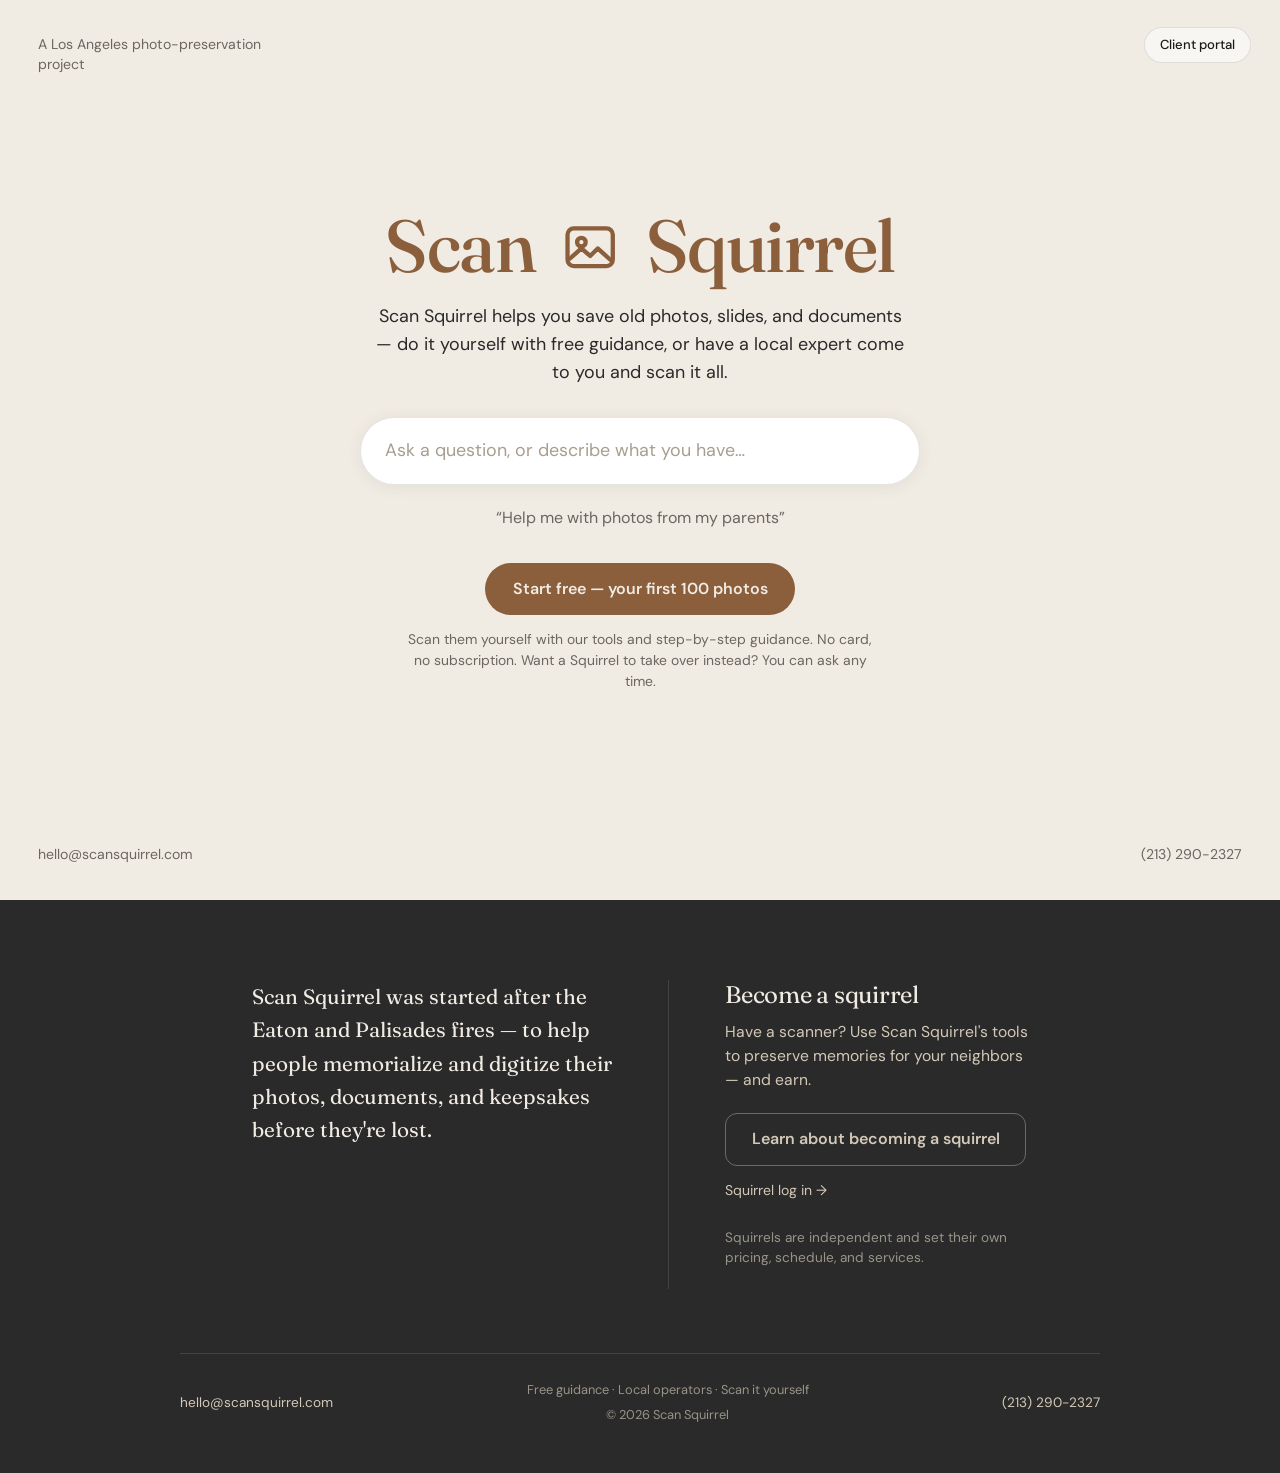
==== index.html @ 4de303e3 "Lead with the customer: free-photos invitation up top, squirrels at the bottom 'Client log in' / 'Sq" ====
<!DOCTYPE html>
<html lang="en">
<head>
<meta charset="UTF-8">
<meta name="viewport" content="width=device-width, initial-scale=1.0">
<title>Scan Squirrel — What would you like to digitize?</title>
<meta name="description" content="Tell us what you have. Scan it yourself, or find someone local.">
<meta name="robots" content="noindex">
<link rel="stylesheet" href="/css/base.css">

<style>
/* ═══ index9 — full-screen splash front door (test) ═══ */
:root {
  /* brand tokens (bone, ink, acorn, teal, nest, fonts…) come from css/base.css */
  --acorn2: var(--acorn-bright);
  --dim:    #9a9488;
  --line:   rgba(42,42,42,0.12);
  --line-d: rgba(212,201,184,0.16);
}
* { box-sizing: border-box; margin: 0; padding: 0; }
body {
  font-family: 'DM Sans', sans-serif;
  color: var(--ink); background: var(--bone);
  line-height: 1.55; -webkit-font-smoothing: antialiased;
}
h3 { font-family: 'Fraunces', serif; font-weight: 400; letter-spacing: -0.01em; }
a { color: inherit; }

/* ── HERO: full viewport, corners used ── */
.hero { position: relative; min-height: 100vh; display: flex; flex-direction: column; align-items: center; justify-content: center; text-align: center; padding: 6rem 1.5rem; }
.corner { position: absolute; font-size: 0.88rem; color: var(--ash); text-decoration: none; max-width: 15rem; line-height: 1.4; }
a.corner:hover { color: var(--acorn); }
.tl { top: 2.2rem; left: 2.4rem; text-align: left; }
.tr { top: 2.2rem; right: 2.4rem; text-align: right; }
.bl { bottom: 2.2rem; left: 2.4rem; text-align: left; }
.br { bottom: 2.2rem; right: 2.4rem; text-align: right; }
.topauth { position: absolute; top: 1.7rem; right: 1.8rem; display: flex; gap: 0.6rem; z-index: 5; }
.topauth a { font-size: 0.82rem; font-weight: 500; color: var(--ink); text-decoration: none; padding: 0.42rem 0.95rem; border: 1px solid var(--line); border-radius: 999px; background: rgba(255,255,255,0.55); transition: all 0.15s ease; }
.topauth a:hover { border-color: var(--acorn); color: var(--acorn); }
@media (max-width: 760px){ .topauth { top: 1.1rem; right: 1rem; gap: 0.4rem; } .topauth a { font-size: 0.76rem; padding: 0.36rem 0.72rem; } }

.col { width: 100%; max-width: 560px; }
.logo { display: inline-flex; align-items: center; gap: 0.34em; font-family: 'Fraunces', serif; font-weight: 500; font-size: clamp(2.9rem, 8.5vw, 4.6rem); line-height: 1; letter-spacing: -0.02em; color: var(--acorn); text-decoration: none; margin-bottom: 1.3rem; }
.intro { font-size: 1.12rem; line-height: 1.55; color: var(--feather); max-width: 33rem; margin: 0 auto 1.9rem; }
.logo .photo { width: 0.82em; height: 0.82em; flex: none; margin-top: 0.06em; }

.intake { text-align: left; }
.searchbox {
  width: 100%; padding: 1.2rem 1.5rem;
  border: 1px solid var(--line); border-radius: 999px;
  font: inherit; font-size: 1.12rem; color: var(--ink);
  background: #fff; box-shadow: 0 2px 16px rgba(92,74,58,0.07);
  transition: box-shadow 0.2s ease, border-color 0.2s ease;
}
.searchbox::placeholder { color: #a89e90; }
.searchbox:focus { outline: none; border-color: var(--acorn); box-shadow: 0 6px 26px rgba(92,74,58,0.14); }
.tagline { text-align: center; font-size: 1rem; color: var(--ash); line-height: 1.5; margin: 1.3rem auto 0; max-width: 32rem; min-height: 1.5em; opacity: 0; transition: opacity 0.45s ease; }
.tagline.vis { opacity: 1; }

/* ── conversation ── */
.convo { display: none; text-align: left; }
.convo.show { display: block; }
.bubble { margin-bottom: 1rem; }
.bubble.ai .who { font-size: 0.72rem; font-weight: 600; letter-spacing: 0.1em; color: var(--teal); margin-bottom: 0.35rem; }
.bubble.ai .msg { font-size: 1.05rem; line-height: 1.55; }
.bubble.me { text-align: right; }
.bubble.me .msg { display: inline-block; background: var(--cream); border-radius: 14px; padding: 0.6rem 1rem; font-size: 0.98rem; max-width: 85%; text-align: left; }
.answers { display: flex; flex-wrap: wrap; gap: 0.5rem; margin: 0.3rem 0 1.4rem; }
.chip { font: inherit; font-size: 0.9rem; font-weight: 500; padding: 0.45rem 0.95rem; border: 1px solid var(--line); border-radius: 10px; background: var(--bone); color: var(--ash); cursor: pointer; }
.chip:hover { border-color: var(--acorn); color: var(--acorn); }
.zip-row { display: flex; gap: 0.5rem; margin-bottom: 1.4rem; }
.zip-row input { flex: 1; padding: 0.75rem 1rem; border: 1px solid var(--line); border-radius: 10px; font: inherit; font-size: 1rem; background: var(--warm); }
.zip-row input:focus { outline: none; border-color: var(--acorn); }
.contact-row { display: flex; flex-direction: column; gap: 0.5rem; margin-bottom: 1.4rem; }
.contact-row input { padding: 0.75rem 1rem; border: 1px solid var(--line); border-radius: 10px; font: inherit; font-size: 1rem; background: var(--warm); }
.contact-row input:focus { outline: none; border-color: var(--acorn); }
.contact-row .c-actions { display: flex; flex-wrap: wrap; gap: 0.5rem; margin-top: 0.25rem; }
.contact-row .err { font-size: 0.85rem; color: #b4472e; min-height: 1.1em; }

/* ── Squirrel Talk: live reply box + typing indicator ── */
.reply-row { display: flex; gap: 0.5rem; margin-top: 1.2rem; }
.reply-row input { flex: 1; padding: 0.85rem 1.1rem; border: 1px solid var(--line); border-radius: 999px; font: inherit; font-size: 1rem; background: #fff; }
.reply-row input:focus { outline: none; border-color: var(--acorn); }
.reply-row button { flex: none; }
.reply-row button[disabled] { opacity: 0.45; cursor: default; }
.typing { display: flex; gap: 0.28rem; padding: 0.2rem 0 0.6rem; }
.typing span { width: 0.42rem; height: 0.42rem; border-radius: 50%; background: var(--branch); animation: blink 1.3s infinite; }
.typing span:nth-child(2) { animation-delay: 0.18s; }
.typing span:nth-child(3) { animation-delay: 0.36s; }
@keyframes blink { 0%, 60%, 100% { opacity: 0.25; } 30% { opacity: 1; } }
.talk-err { font-size: 0.9rem; color: #b4472e; margin-top: 0.6rem; }

/* ── Customer invitation, under the intake box ── */
.invite { margin-top: 2.1rem; text-align: center; }
.invite .btn { display: inline-block; font-size: 1rem; padding: 0.85rem 1.7rem; border-radius: 999px; }
.invite-note { font-size: 0.87rem; line-height: 1.5; color: var(--ash); max-width: 30rem; margin: 0.85rem auto 0; }
.convo.show ~ .invite { margin-top: 1.4rem; }

/* ── Squirrel sign-in, down in the operator band ── */
.ocol-actions { display: flex; flex-wrap: wrap; align-items: center; gap: 0.9rem; }
.squirrel-signin { font-size: 0.88rem; color: var(--nest); text-decoration: none; }
.squirrel-signin:hover { color: var(--bone); }
.est { border: 1px solid var(--line); border-radius: 14px; background: #fff; padding: 1rem 1.1rem; margin: 0.2rem 0 1rem; }
.est h4 { font-family: 'Fraunces', serif; font-weight: 500; font-size: 1rem; color: var(--bark); margin-bottom: 0.7rem; }
.est table { width: 100%; border-collapse: collapse; font-size: 0.95rem; }
.est td { padding: 0.3rem 0; vertical-align: top; }
.est td.amt { text-align: right; white-space: nowrap; font-variant-numeric: tabular-nums; }
.est td .det { display: block; font-size: 0.82rem; color: var(--ash); }
.est tr.tot td { border-top: 1px solid var(--line); padding-top: 0.55rem; font-weight: 600; }
.est .note { font-size: 0.8rem; color: var(--ash); line-height: 1.45; margin-top: 0.7rem; }
.btn { font: inherit; font-size: 1rem; font-weight: 600; padding: 0.8rem 1.6rem; border: none; border-radius: 12px; background: var(--acorn); color: var(--bone); cursor: pointer; text-decoration: none; }
.btn:hover { background: var(--acorn2); }
.btn.ghost { background: transparent; color: var(--acorn); border: 1px solid var(--line); }
.g-actions { display: flex; flex-wrap: wrap; gap: 0.6rem; margin-top: 0.9rem; }
.restart { margin-top: 1.3rem; font: inherit; font-size: 0.85rem; color: var(--ash); background: none; border: none; cursor: pointer; }
.restart:hover { color: var(--acorn); }

/* ── DARK section: two columns + spread footer ── */
.dark { background: var(--feather); color: var(--nest); padding: 5rem 1.5rem 3rem; }
.dark-inner { max-width: 920px; margin: 0 auto; }
.dark-cols { display: flex; gap: 3.5rem; align-items: flex-start; justify-content: center; text-align: left; }
.dark-cols > div { flex: 1; max-width: 360px; }
.mcol .mission { font-family: 'Fraunces', serif; font-size: 1.3rem; line-height: 1.6; color: var(--bone); }
.ocol { border-left: 1px solid var(--line-d); padding-left: 3.5rem; }
.ocol h3 { font-size: 1.5rem; color: var(--bone); margin-bottom: 0.6rem; }
.ocol p { font-size: 0.98rem; color: var(--nest); margin-bottom: 1.3rem; }
.ocol .btn.ghost { color: var(--nest); border-color: rgba(212,201,184,0.4); display: inline-block; }
.ocol .btn.ghost:hover { background: rgba(212,201,184,0.12); }
.ocol .indep { font-size: 0.85rem; color: var(--dim); margin-top: 1.6rem; line-height: 1.5; }

.dark-foot { display: flex; justify-content: space-between; align-items: center; flex-wrap: wrap; gap: 0.8rem; margin-top: 4rem; padding-top: 1.6rem; border-top: 1px solid var(--line-d); font-size: 0.85rem; color: var(--nest); }
.dark-foot a { text-decoration: none; }
.dark-foot a:hover { color: var(--bone); }
.dark-foot .mid { text-align: center; font-size: 0.8rem; color: var(--dim); }
.dark-foot .mid .copy { margin-top: 0.35rem; }

/* ── MOBILE ── */
@media (max-width: 760px) {
  .corner { display: none; }
  .hero { min-height: 88vh; padding: 5rem 1.4rem; }
  .dark { padding: 3.5rem 1.4rem 2.5rem; }
  .dark-cols { flex-direction: column; align-items: center; text-align: center; gap: 2.75rem; }
  .dark-cols > div { max-width: 26rem; }
  .ocol { border-left: none; padding-left: 0; border-top: 1px solid var(--line-d); padding-top: 2.75rem; width: 100%; }
  .dark-foot { flex-direction: column; text-align: center; gap: 0.5rem; margin-top: 2.75rem; }
}
</style>
</head>
<body>

<!-- HERO -->
<header class="hero">
  <span class="corner tl">A Los Angeles photo-preservation project</span>
  <nav class="topauth">
    <a href="https://app.scansquirrel.org/sign-in?as=client" target="_blank" rel="noopener">Client portal</a>
  </nav>

  <div class="col">
    <a class="logo" href="/">
      <span>Scan</span>
      <svg class="photo" viewBox="0 0 24 24" fill="none" stroke="currentColor" stroke-width="1.7" stroke-linecap="round" stroke-linejoin="round" aria-hidden="true">
        <rect x="3" y="4.5" width="18" height="15" rx="2.5"/>
        <circle cx="8.5" cy="10" r="1.7"/>
        <path d="M4 16.5l4.5-4 3.5 3 3-3 5 4.5"/>
      </svg>
      <span>Squirrel</span>
    </a>
    <p class="intro">Scan Squirrel helps you save old photos, slides, and documents — do it yourself with free guidance, or have a local expert come to you and scan it all.</p>
    <div class="intake" id="intake">
      <input class="searchbox" id="projText" type="text" autocomplete="off"
             placeholder="Ask a question, or describe what you have…"
             onkeydown="if(event.key==='Enter'){event.preventDefault();startConvo();}">
      <p class="tagline" id="tagline">&ldquo;Help me with photos from my parents&rdquo;</p>
    </div>
    <div class="convo" id="convo"></div>

    <div class="invite">
      <a class="btn" href="https://app.scansquirrel.org/sign-up?as=client" target="_blank" rel="noopener">Start free — your first 100 photos</a>
      <p class="invite-note">Scan them yourself with our tools and step-by-step guidance. No card, no subscription. Want a Squirrel to take over instead? You can ask any time.</p>
    </div>
  </div>

  <a class="corner bl" href="mailto:hello@scansquirrel.com">hello@scansquirrel.com</a>
  <a class="corner br" href="tel:+12132902327">(213) 290-2327</a>
</header>

<!-- DARK -->
<section class="dark" id="become">
  <div class="dark-inner">
    <div class="dark-cols">
      <div class="mcol">
        <p class="mission">Scan Squirrel was started after the Eaton and Palisades fires — to help people memorialize and digitize their photos, documents, and keepsakes before they're lost.</p>
      </div>
      <div class="ocol">
        <h3>Become a squirrel</h3>
        <p>Have a scanner? Use Scan Squirrel's tools to preserve memories for your neighbors — and earn.</p>
        <div class="ocol-actions">
          <a class="btn ghost" href="mailto:hello@scansquirrel.com?subject=Becoming%20a%20Squirrel">Learn about becoming a squirrel</a>
          <a class="squirrel-signin" href="https://app.scansquirrel.org/sign-in?as=squirrel" target="_blank" rel="noopener">Squirrel log in →</a>
        </div>
        <p class="indep">Squirrels are independent and set their own pricing, schedule, and services.</p>
      </div>
    </div>

    <div class="dark-foot">
      <a href="mailto:hello@scansquirrel.com">hello@scansquirrel.com</a>
      <div class="mid">
        <div>Free guidance &middot; Local operators &middot; Scan it yourself</div>
        <div class="copy">&copy; 2026 Scan Squirrel</div>
      </div>
      <a href="tel:+12132902327">(213) 290-2327</a>
    </div>
  </div>
</section>

<script>
/* ═══════════════════════════════════════════════════════════════════════
   WHERE INTAKE GOES — paste ONE endpoint URL below and capture turns on.

   While this is empty, every submission is console-only and IS LOST.

   Works with either:
     • Google Apps Script web app  → https://script.google.com/macros/s/…/exec
     • Formspree form              → https://formspree.io/f/xxxxxxxx
   The transport auto-switches based on the URL — nothing else to change.
   ═══════════════════════════════════════════════════════════════════════ */
var LOG_URL = '';

/* payload matches the app's planned POST /api/leads:
   { event, text, size, pref, zip, email, phone, timestamp, source } */
function logIt(data){
  data.timestamp = new Date().toISOString();
  data.source = 'scansquirrel.org';
  if (!LOG_URL){ console.log('[intake]', data); return; }
  var body = JSON.stringify(data);
  var isFormspree = LOG_URL.indexOf('formspree.io') !== -1;
  if (isFormspree){
    /* Formspree parses JSON and needs real CORS; it sends the right headers back. */
    try { fetch(LOG_URL, { method:'POST', headers:{'Content-Type':'application/json','Accept':'application/json'}, body: body, keepalive:true }); } catch(e){}
    return;
  }
  /* Apps Script: text/plain avoids the CORS preflight it can't answer.
     sendBeacon first so a half-finished visitor still gets recorded. */
  try {
    if (navigator.sendBeacon && navigator.sendBeacon(LOG_URL, new Blob([body], {type:'text/plain;charset=UTF-8'}))) return;
  } catch(e){}
  try { fetch(LOG_URL, { method:'POST', mode:'no-cors', headers:{'Content-Type':'text/plain;charset=UTF-8'}, body: body, keepalive:true }); } catch(e){}
}

/* If someone starts the conversation and leaves without finishing, keep what we got. */
var sentFinal = false;
window.addEventListener('pagehide', function(){
  if (state.text && !sentFinal){
    logIt({ event:'abandoned', text:state.text, size:state.size||'', pref:state.pref||'', zip:state.zip||'', email:state.email||'', phone:state.phone||'' });
  }
});

/* ── rotating example prompts under the box (same fade logic as the live nav) ── */
function shuffle(a){ for(var i=a.length-1;i>0;i--){ var j=Math.floor(Math.random()*(i+1)); var t=a[i]; a[i]=a[j]; a[j]=t; } return a; }
var EXAMPLES = shuffle([
  "My mother just passed away and I want to scan her old photos — how do I start?",
  "I have hundreds of photos from college — what would it cost, and can I do it myself?",
  "We found boxes of slides in my dad's garage — can someone come help?",
  "I want to preserve my grandparents' wedding album before it falls apart",
  "Can a Squirrel come to my house in Pasadena and scan everything?",
  "40 years of family negatives — cheaper to do it myself or hire help?",
  "My kids want our old home photos digitized before the holidays",
  "I'm downsizing and need a lifetime of documents scanned fast"
]);
var exIdx = 0, exTimer = null, tagEl = document.getElementById('tagline');
function rotateTag(){
  tagEl.classList.remove('vis');
  setTimeout(function(){ tagEl.innerHTML = '&ldquo;' + EXAMPLES[exIdx] + '&rdquo;'; exIdx = (exIdx+1) % EXAMPLES.length; tagEl.classList.add('vis'); }, 450);
}
setTimeout(function(){ tagEl.classList.add('vis'); }, 300);
setTimeout(function(){ rotateTag(); exTimer = setInterval(rotateTag, 3500); }, 3500);

var convo = document.getElementById('convo'), state = {};
function aiBubble(html){ var d=document.createElement('div'); d.className='bubble ai'; d.innerHTML='<div class="who">Scan Squirrel</div><div class="msg">'+html+'</div>'; addToConvo(d); }
function meBubble(t){ var d=document.createElement('div'); d.className='bubble me'; d.innerHTML='<div class="msg">'+t+'</div>'; addToConvo(d); }

/* ═══ SQUIRREL TALK — real Claude conversation ══════════════════════════
   The API key lives on the backend, never here. This page only POSTs the
   transcript and renders the reply.

   TODO before this goes live on the real .org: merge dev → main in
   scansquirrel-web and point API_BASE at the PROD backend (and add
   scansquirrel.org to PROD's CORS_ORIGINS too).
   ═══════════════════════════════════════════════════════════════════════ */
var API_BASE = 'https://backend-development-4bb2.up.railway.app';  // DEV backend
var TALK_URL = API_BASE + '/api/squirrel-talk/chat';

var talkHistory = [];      // [{role, content}] — the transcript we send each turn
var convoId = null;        // server-assigned on turn 1; echoed back so turns group in the log
var busy = false;
var replyInput = null, replyBtn = null, replyRow = null;

function esc(s){ return String(s).replace(/[&<>"]/g, function(c){
  return {'&':'&amp;','<':'&lt;','>':'&gt;','"':'&quot;'}[c]; }); }

/* Claude replies in plain text with blank-line paragraphs — render, don't inject. */
function renderReply(text){
  return esc(text).split(/\n\s*\n/).map(function(p){
    return p.replace(/\n/g, '<br>');
  }).join('<br><br>');
}

/* The reply box lives at the bottom of the thread; every new node goes above it. */
function addToConvo(el){
  if (replyRow && replyRow.parentNode === convo) convo.insertBefore(el, replyRow);
  else convo.appendChild(el);
  el.scrollIntoView({behavior:'smooth', block:'center'});
}

/* Estimate card. The server parses it out of the reply; we just draw it. */
function money(n){ return '$' + Number(n).toLocaleString(undefined, {maximumFractionDigits:0}); }
function estimateCard(est){
  var rows = est.lines.map(function(l){
    return '<tr><td>' + esc(l.label)
         + (l.detail ? '<span class="det">' + esc(l.detail) + '</span>' : '')
         + '</td><td class="amt">' + money(l.amount) + '</td></tr>';
  }).join('');
  var total = (est.low === est.high) ? money(est.low) : money(est.low) + '–' + money(est.high);
  var d = document.createElement('div');
  d.className = 'est';
  d.innerHTML = '<h4>Starting point</h4><table>' + rows
    + '<tr class="tot"><td>Estimated total</td><td class="amt">' + total + '</td></tr></table>'
    + '<p class="note">A guide based on typical rates — not a quote. Your Squirrel agrees the '
    + 'final price with you before any work starts, and it can shift a little with the condition '
    + 'of your photos and how much sorting they need.</p>';
  addToConvo(d);
}

function showTyping(){
  var d = document.createElement('div');
  d.className = 'bubble ai'; d.id = 'typing';
  d.innerHTML = '<div class="who">Scan Squirrel</div><div class="typing"><span></span><span></span><span></span></div>';
  addToConvo(d);
}
function hideTyping(){ var t = document.getElementById('typing'); if (t) t.remove(); }

function ensureReplyBox(){
  if (replyInput) return;
  var row = document.createElement('div'); row.className = 'reply-row'; replyRow = row;
  row.innerHTML = '<input id="replyIn" type="text" autocomplete="off" placeholder="Reply…">'
                + '<button class="btn" type="button">Send</button>';
  convo.appendChild(row);
  replyInput = row.querySelector('input');
  replyBtn = row.querySelector('button');
  replyBtn.onclick = sendReply;
  replyInput.onkeydown = function(e){ if (e.key === 'Enter'){ e.preventDefault(); sendReply(); } };
}

function setBusy(v){
  busy = v;
  if (replyBtn) replyBtn.disabled = v;
  if (replyInput) replyInput.disabled = v;
}

function talkError(msg){
  var d = document.createElement('div'); d.className = 'talk-err';
  d.textContent = msg + ' You can always email hello@scansquirrel.com or call (213) 290-2327.';
  addToConvo(d);
}

/* Send the whole transcript; render the reply. */
function askSquirrel(){
  setBusy(true);
  showTyping();
  fetch(TALK_URL, {
    method: 'POST',
    headers: { 'Content-Type': 'application/json' },
    body: JSON.stringify({ source: 'scansquirrel.org', messages: talkHistory, conversation_id: convoId })
  }).then(function(r){
    return r.json().then(function(data){ return { ok: r.ok, status: r.status, data: data }; });
  }).then(function(res){
    hideTyping();
    if (!res.ok){
      talkError(res.data && res.data.detail ? res.data.detail : 'Something went wrong.');
      setBusy(false);
      return;
    }
    if (res.data.conversation_id) convoId = res.data.conversation_id;
    var reply = res.data.reply || '';
    talkHistory.push({ role: 'assistant', content: reply });
    aiBubble(renderReply(reply));
    if (res.data.estimate && res.data.estimate.lines && res.data.estimate.lines.length) {
      try { estimateCard(res.data.estimate); } catch(e){}
    }
    ensureReplyBox();
    setBusy(false);
    if (replyInput) replyInput.focus();
  }).catch(function(){
    hideTyping();
    talkError("I couldn't reach Squirrel Talk just now.");
    setBusy(false);
  });
}

function startConvo(){
  var txt = document.getElementById('projText').value.trim();
  if (!txt){ document.getElementById('projText').focus(); return; }
  if (exTimer) clearInterval(exTimer);
  document.getElementById('intake').style.display = 'none';
  convo.classList.add('show');
  state.text = txt;
  logIt({ event: 'started', text: txt });
  meBubble(esc(txt));
  talkHistory.push({ role: 'user', content: txt });
  askSquirrel();
}

function sendReply(){
  if (busy || !replyInput) return;
  var txt = replyInput.value.trim();
  if (!txt) return;
  replyInput.value = '';
  meBubble(esc(txt));
  talkHistory.push({ role: 'user', content: txt });
  logIt({ event: 'reply', text: txt, turns: talkHistory.length });
  askSquirrel();
}
</script>

</body>
</html>
---- css/base.css ----
/*
  ═══════════════════════════════════════════════════════════
  Scan Squirrel — Base Styles
  Loaded by every page on scansquirrel.com.
  ═══════════════════════════════════════════════════════════

  DESIGN SYSTEM REFERENCE
  ────────────────────────
  Source of truth: /docs/scansquirrel-styleguide.html

  Color tokens         Hex        Usage
  ─────────────────────────────────────────────────────
  --bone               #f0ebe3    Page background
  --warm               #f5f0e8    Alt surface
  --cream              #e8e1d5    Soft fill
  --feather            #2a2a2a    Dark sections (NOT --ink)
  --ink                #1a1a1a    Body text only
  --acorn              #8b5e3c    Primary buttons
  --acorn-bright       #a0693f    Button hover
  --teal               #2c6e6a    Accent only — labels, step numbers, card borders
  --ash                #6b6660    Muted text
  --nest               #d4c9b8    Text on dark backgrounds
  --branch             #8b7e6a    Secondary muted
  --bark               #5c4a3a    Dark warm text

  Type scale           Font       Size     Weight  Case
  ─────────────────────────────────────────────────────
  H1                   Fraunces   2.2rem   400     Sentence
  H2                   Fraunces   1.5rem   400     Sentence
  H3                   Fraunces   1.1rem   600     Sentence
  H4                   Fraunces   1rem     600     Sentence
  Body                 DM Sans    0.95rem  400     —
  Section label        DM Sans    0.72rem  700     Uppercase (CSS)
  Buttons              DM Sans    0.95rem  700     Sentence

  Hero-lg variant      (add .hero-lg to a wrapper)
  H1                   Fraunces   2.8rem   400
  H2                   Fraunces   1.9rem   400

  Radius standard
  ─────────────────────────────────────────────────────
  Cards / panels:      8px
  Buttons / pills:     6px

  Layout widths
  ─────────────────────────────────────────────────────
  .wrap                720px      Default (FAQ, Pricing, territory, scan)
  .wrap-wide           960px      Marketing pages (Index, Compare, Squirrels hub)

  Font weights used: 400, 500, 600, 700. Weight 800 is NOT used.

  Em dashes:           &mdash;
  Middots:             &middot;
  Dark sections:       --feather (#2a2a2a), never --ink (#1a1a1a)
  Teal is an accent:   never a section background
*/

/* ── Fonts ── */
@import url("https://fonts.googleapis.com/css2?family=Fraunces:ital,opsz,wght@0,9..144,300;0,9..144,400;0,9..144,600;0,9..144,700;1,9..144,400&family=DM+Sans:wght@400;500;600;700&display=swap");

/* ── Tokens ── */
:root {
  --ink:           #1a1a1a;
  --bone:          #f0ebe3;
  --warm:          #f5f0e8;
  --cream:         #e8e1d5;
  --feather:       #2a2a2a;
  --acorn:         #8b5e3c;
  --acorn-bright:  #a0693f;
  --ash:           #6b6660;
  --nest:          #d4c9b8;
  --branch:        #8b7e6a;
  --bark:          #5c4a3a;
  --teal:          #2c6e6a;

  --font-body:     'DM Sans', sans-serif;
  --font-display:  'Fraunces', serif;

  --radius-card:   8px;
  --radius-small:  6px;

  --wrap:          720px;
  --wrap-wide:     960px;
  --pad-x:         1.5rem;

  --line:          rgba(0, 0, 0, 0.08);
  --line-strong:   rgba(0, 0, 0, 0.14);
  --shadow-soft:   0 2px 8px rgba(92, 74, 58, 0.07);
}

/* ── Reset ── */
*, *::before, *::after {
  box-sizing: border-box;
  margin: 0;
  padding: 0;
}

html { scroll-behavior: smooth; }

body {
  font-family: var(--font-body);
  font-size: 0.95rem;
  font-weight: 400;
  line-height: 1.6;
  color: var(--ink);
  background: var(--bone);
  -webkit-font-smoothing: antialiased;
  text-rendering: optimizeLegibility;
}

img, picture, svg, video { display: block; max-width: 100%; }
button, input, textarea, select { font: inherit; }

a { color: inherit; text-decoration-thickness: 0.08em; text-underline-offset: 0.18em; }
a:hover { color: var(--acorn); }

p { margin-bottom: 1rem; }
p:last-child { margin-bottom: 0; }

ul, ol { padding-left: 1.25rem; }
li + li { margin-top: 0.35rem; }

/* ── Type scale ── */
h1, h2, h3, h4 {
  font-family: var(--font-display);
  color: var(--ink);
  letter-spacing: -0.02em;
}

h1 {
  font-size: clamp(1.9rem, 4vw, 2.2rem);
  font-weight: 400;
  line-height: 1.1;
}

h2 {
  font-size: clamp(1.3rem, 3vw, 1.5rem);
  font-weight: 400;
  line-height: 1.2;
}

h3 {
  font-size: 1.1rem;
  font-weight: 600;
  line-height: 1.25;
}

h4 {
  font-size: 1rem;
  font-weight: 600;
  line-height: 1.25;
}

/* Hero-lg variant — for marketing pages */
.hero-lg h1, h1.hero-lg {
  font-size: clamp(2.2rem, 5.5vw, 2.8rem);
}

.hero-lg h2, h2.hero-lg {
  font-size: clamp(1.5rem, 4vw, 1.9rem);
}

/* ── Section label ── */
.label {
  display: inline-block;
  font-family: var(--font-body);
  font-size: 0.72rem;
  font-weight: 700;
  letter-spacing: 0.12em;
  text-transform: uppercase;
  color: var(--teal);
  line-height: 1.2;
  margin-bottom: 0.6rem;
}

/* ── Eyebrow nav (media type links) ── */
.eyebrow {
  font-size: 0.78rem;
  font-weight: 600;
  letter-spacing: 0.1em;
  text-transform: uppercase;
  color: var(--branch);
  margin-bottom: 1rem;
}

.eyebrow a { color: var(--branch); text-decoration: none; }
.eyebrow a:hover { color: var(--acorn); }
.eyebrow span { color: var(--nest); margin: 0 0.35rem; }

/* ── Layout ── */
.wrap, .wrap-wide {
  width: 100%;
  margin-inline: auto;
  padding-inline: var(--pad-x);
}

.wrap      { max-width: calc(var(--wrap) + (var(--pad-x) * 2)); }
.wrap-wide { max-width: calc(var(--wrap-wide) + (var(--pad-x) * 2)); }

/* ── Buttons ── */
.btn, .btn-ghost {
  display: inline-block;
  font-family: var(--font-body);
  font-size: 0.95rem;
  font-weight: 700;
  padding: 0.7rem 1.4rem;
  border-radius: var(--radius-small);
  text-decoration: none;
  text-align: center;
  transition: background 0.2s, border-color 0.2s, color 0.2s;
  cursor: pointer;
}

.btn {
  background: var(--acorn);
  color: #fff;
  border: 1.5px solid var(--acorn);
}

.btn:hover {
  background: var(--acorn-bright);
  border-color: var(--acorn-bright);
  color: #fff;
}

.btn-ghost {
  background: transparent;
  color: var(--acorn);
  border: 1.5px solid var(--acorn);
}

.btn-ghost:hover {
  background: rgba(139, 94, 60, 0.08);
  color: var(--acorn-bright);
  border-color: var(--acorn-bright);
}

/* Button row — for side-by-side CTAs */
.btn-row {
  display: flex;
  flex-wrap: wrap;
  gap: 0.75rem;
  align-items: center;
}

/* ── CTA strip (shared by FAQ, Pricing, etc.) ── */
.cta-strip {
  text-align: center;
  padding: 2.5rem 2rem;
  background: var(--feather);
  border-radius: var(--radius-card);
}

.cta-strip h2, .cta-strip h3 {
  color: var(--bone);
  margin-bottom: 0.5rem;
}

.cta-strip p {
  color: var(--nest);
  font-size: 0.95rem;
  margin-bottom: 1.25rem;
  max-width: 440px;
  margin-left: auto;
  margin-right: auto;
}

.cta-strip .btn {
  background: var(--acorn);
  color: #fff;
}

.cta-strip .btn:hover {
  background: var(--acorn-bright);
}

/* ── Card / Panel ── */
.card {
  background: #fff;
  border: 1px solid var(--line);
  border-radius: var(--radius-card);
  box-shadow: var(--shadow-soft);
}

/* Card with teal left accent (per style guide) */
.card-accent {
  background: #fff;
  border: 1px solid var(--line);
  border-left: 3px solid var(--teal);
  border-radius: var(--radius-card);
}

/* ── Utilities ── */
.muted       { color: var(--ash); }
.text-center { text-align: center; }
.bg-warm     { background: var(--warm); }
.bg-bone     { background: var(--bone); }
.bg-dark     { background: var(--feather); color: var(--bone); }
.bg-dark h1, .bg-dark h2, .bg-dark h3 { color: var(--bone); }
.bg-dark p   { color: var(--nest); }

/* ── Responsive ── */
@media (max-width: 700px) {
  :root {
    --pad-x: 1.1rem;
  }

  .btn, .btn-ghost {
    width: 100%;
    text-align: center;
  }

  .btn-row {
    flex-direction: column;
    align-items: stretch;
  }
}
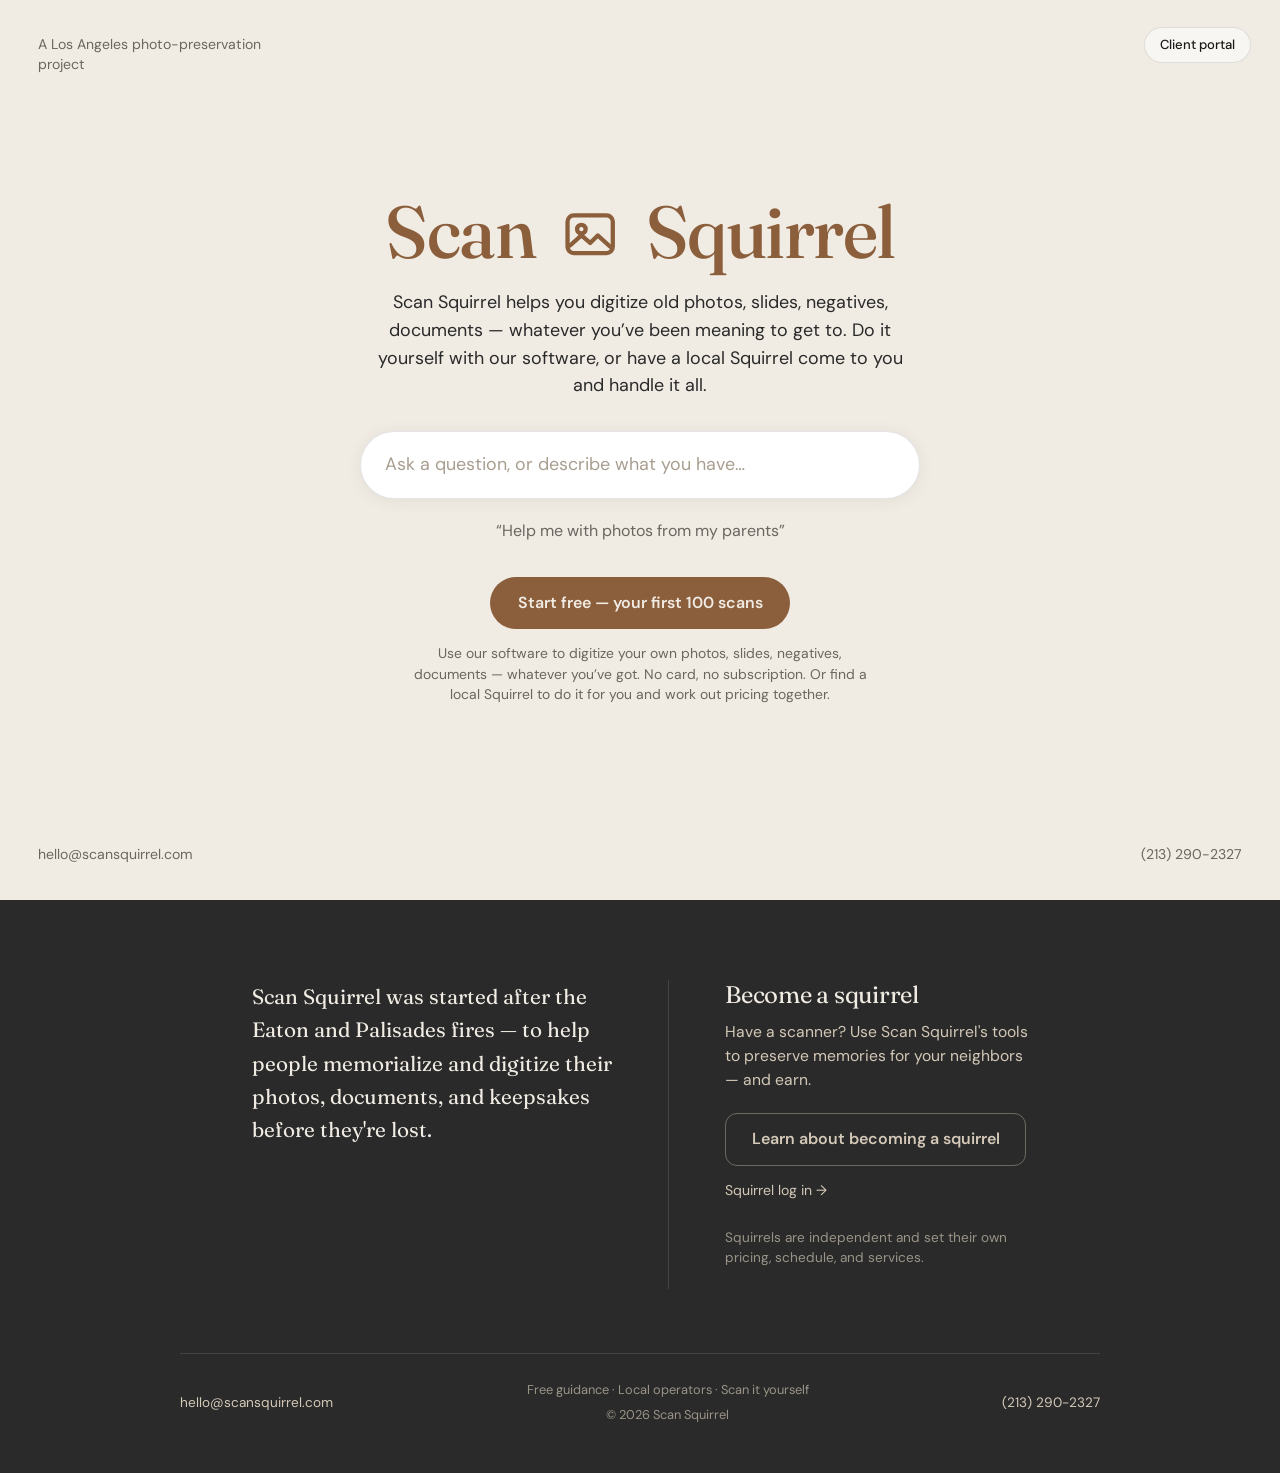
==== commit 56a9213b: "Broaden hero copy past photos; state both paths plainly 'Digitize' rather than 'save', and the list " ====
--- a/index.html
+++ b/index.html
@@ -165,7 +165,7 @@
       </svg>
       <span>Squirrel</span>
     </a>
-    <p class="intro">Scan Squirrel helps you save old photos, slides, and documents — do it yourself with free guidance, or have a local expert come to you and scan it all.</p>
+    <p class="intro">Scan Squirrel helps you digitize old photos, slides, negatives, documents &mdash; whatever you’ve been meaning to get to. Do it yourself with our software, or have a local Squirrel come to you and handle it all.</p>
     <div class="intake" id="intake">
       <input class="searchbox" id="projText" type="text" autocomplete="off"
              placeholder="Ask a question, or describe what you have…"
@@ -175,8 +175,8 @@
     <div class="convo" id="convo"></div>
 
     <div class="invite">
-      <a class="btn" href="https://app.scansquirrel.org/sign-up?as=client" target="_blank" rel="noopener">Start free — your first 100 photos</a>
-      <p class="invite-note">Scan them yourself with our tools and step-by-step guidance. No card, no subscription. Want a Squirrel to take over instead? You can ask any time.</p>
+      <a class="btn" href="https://app.scansquirrel.org/sign-up?as=client" target="_blank" rel="noopener">Start free — your first 100 scans</a>
+      <p class="invite-note">Use our software to digitize your own photos, slides, negatives, documents &mdash; whatever you’ve got. No card, no subscription. Or find a local Squirrel to do it for you and work out pricing together.</p>
     </div>
   </div>
 
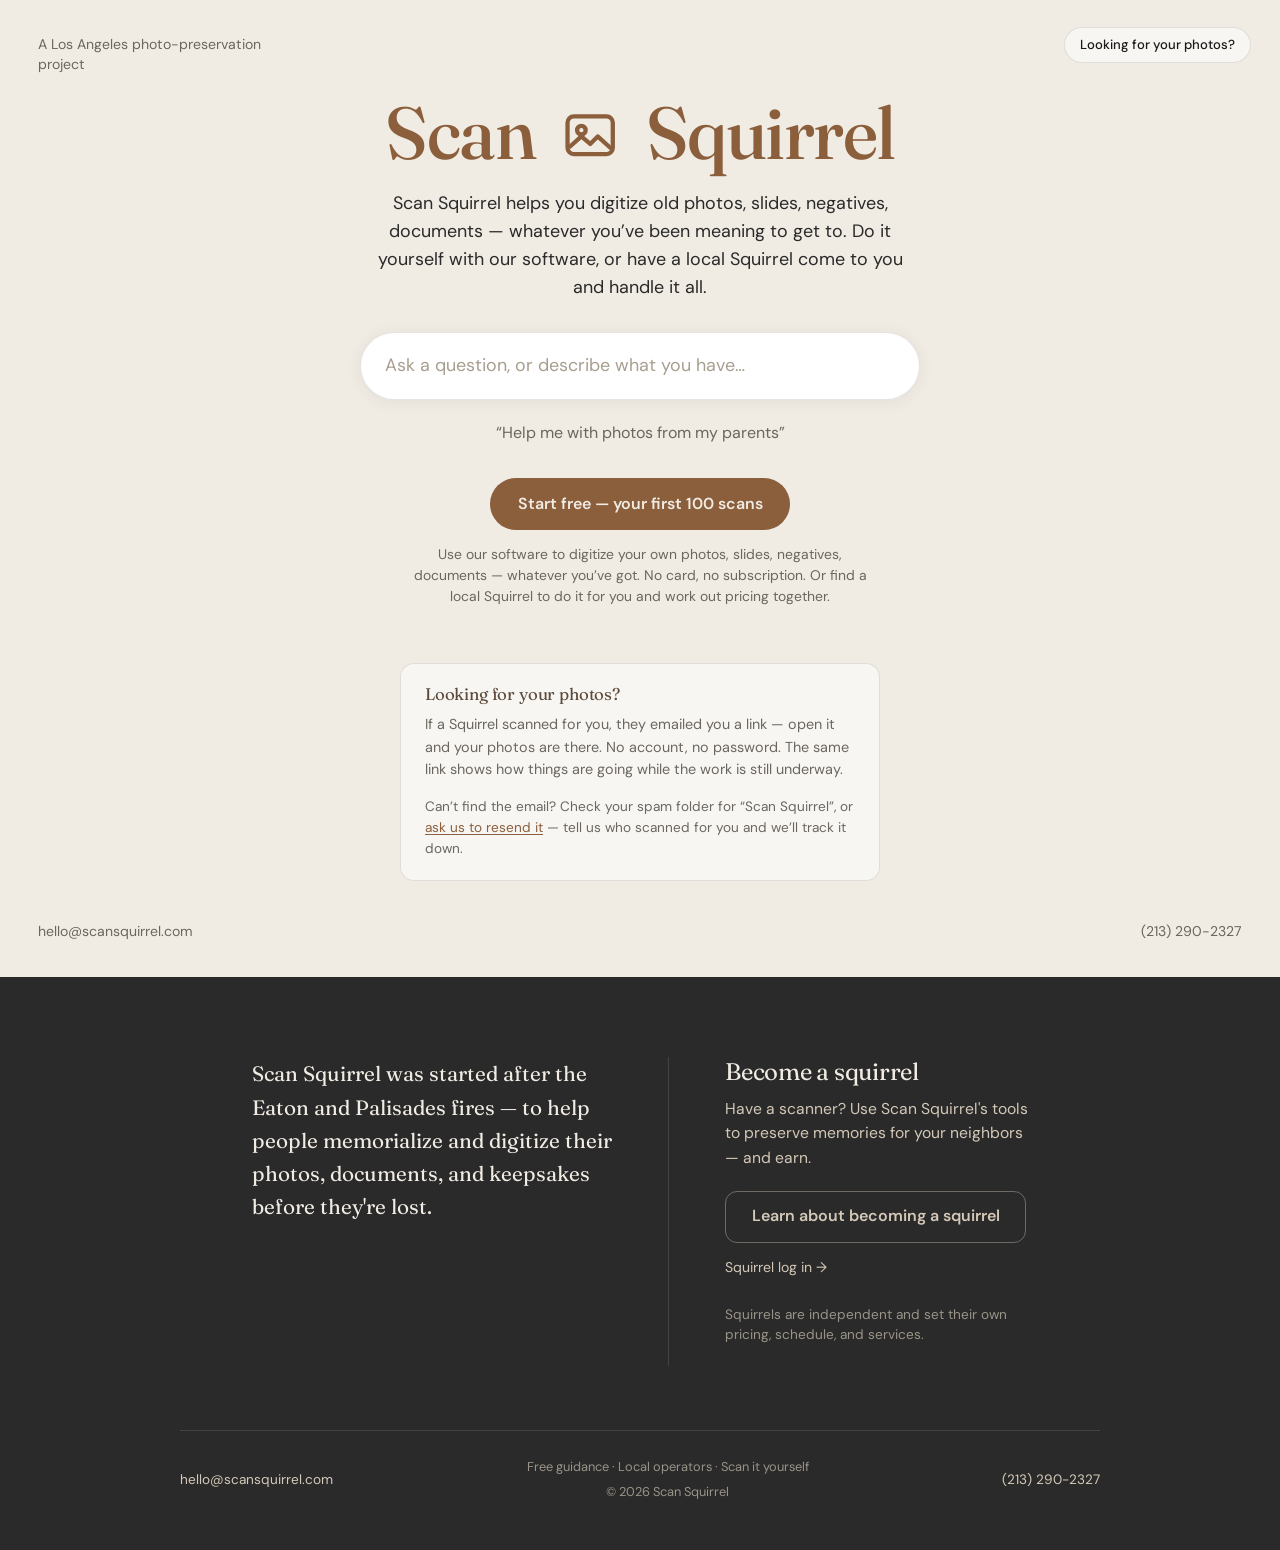
==== commit 7ba505bf: "Remove the client login dead end; answer 'where are my photos?' instead 'Client portal' pointed at a" ====
--- a/index.html
+++ b/index.html
@@ -90,6 +90,15 @@
 @keyframes blink { 0%, 60%, 100% { opacity: 0.25; } 30% { opacity: 1; } }
 .talk-err { font-size: 0.9rem; color: #b4472e; margin-top: 0.6rem; }
 
+/* ── "Where are my photos?" — the no-login answer for clients ── */
+.findphotos { max-width: 30rem; margin: 3.5rem auto 0; padding: 1.3rem 1.5rem; text-align: left;
+  border: 1px solid var(--line); border-radius: 14px; background: rgba(255,255,255,0.55); }
+.findphotos h3 { font-size: 1.05rem; color: var(--bark); margin-bottom: 0.5rem; }
+.findphotos p { font-size: 0.9rem; line-height: 1.55; color: var(--ash); }
+.findphotos p.lost { margin-top: 0.7rem; font-size: 0.85rem; }
+.findphotos a { color: var(--acorn); }
+:target.findphotos { border-color: var(--acorn); }
+
 /* ── Customer invitation, under the intake box ── */
 .invite { margin-top: 2.1rem; text-align: center; }
 .invite .btn { display: inline-block; font-size: 1rem; padding: 0.85rem 1.7rem; border-radius: 999px; }
@@ -152,7 +161,7 @@
 <header class="hero">
   <span class="corner tl">A Los Angeles photo-preservation project</span>
   <nav class="topauth">
-    <a href="https://app.scansquirrel.org/sign-in?as=client" target="_blank" rel="noopener">Client portal</a>
+    <a href="#photos">Looking for your photos?</a>
   </nav>
 
   <div class="col">
@@ -175,10 +184,19 @@
     <div class="convo" id="convo"></div>
 
     <div class="invite">
-      <a class="btn" href="https://app.scansquirrel.org/sign-up?as=client" target="_blank" rel="noopener">Start free — your first 100 scans</a>
+      <a class="btn" href="https://app.scansquirrel.org/sign-up?as=home" target="_blank" rel="noopener">Start free — your first 100 scans</a>
       <p class="invite-note">Use our software to digitize your own photos, slides, negatives, documents &mdash; whatever you’ve got. No card, no subscription. Or find a local Squirrel to do it for you and work out pricing together.</p>
     </div>
   </div>
+
+  <section class="findphotos" id="photos">
+    <h3>Looking for your photos?</h3>
+    <p>If a Squirrel scanned for you, they emailed you a link &mdash; open it and your photos are there.
+       No account, no password. The same link shows how things are going while the work is still underway.</p>
+    <p class="lost">Can&rsquo;t find the email? Check your spam folder for &ldquo;Scan Squirrel&rdquo;, or
+       <a href="mailto:hello@scansquirrel.com?subject=I%20can%27t%20find%20my%20photo%20link">ask us to resend it</a>
+       &mdash; tell us who scanned for you and we&rsquo;ll track it down.</p>
+  </section>
 
   <a class="corner bl" href="mailto:hello@scansquirrel.com">hello@scansquirrel.com</a>
   <a class="corner br" href="tel:+12132902327">(213) 290-2327</a>
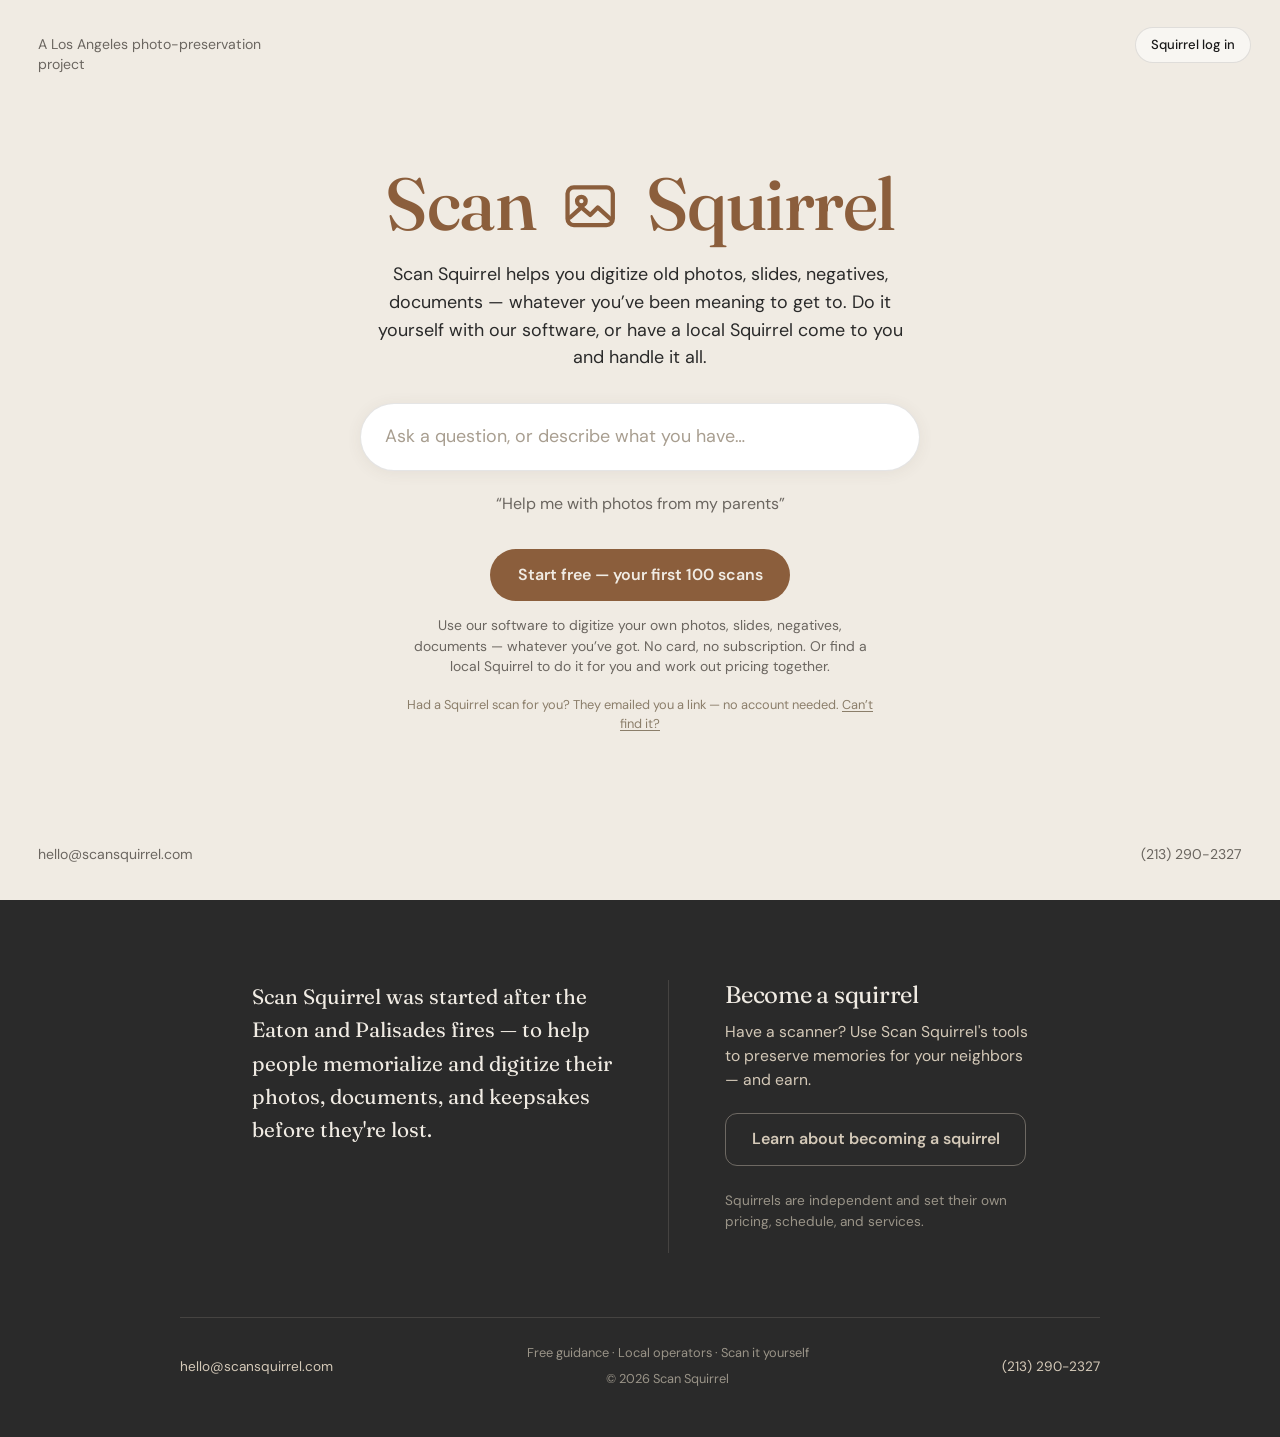
==== commit 30e59c89: "Squirrel log in goes back to the top right; client note becomes one line Squirrels are the ones with" ====
--- a/index.html
+++ b/index.html
@@ -90,14 +90,10 @@
 @keyframes blink { 0%, 60%, 100% { opacity: 0.25; } 30% { opacity: 1; } }
 .talk-err { font-size: 0.9rem; color: #b4472e; margin-top: 0.6rem; }
 
-/* ── "Where are my photos?" — the no-login answer for clients ── */
-.findphotos { max-width: 30rem; margin: 3.5rem auto 0; padding: 1.3rem 1.5rem; text-align: left;
-  border: 1px solid var(--line); border-radius: 14px; background: rgba(255,255,255,0.55); }
-.findphotos h3 { font-size: 1.05rem; color: var(--bark); margin-bottom: 0.5rem; }
-.findphotos p { font-size: 0.9rem; line-height: 1.55; color: var(--ash); }
-.findphotos p.lost { margin-top: 0.7rem; font-size: 0.85rem; }
-.findphotos a { color: var(--acorn); }
-:target.findphotos { border-color: var(--acorn); }
+/* Clients don't log in — one quiet line, not a panel. */
+.findlink { font-size: 0.8rem; line-height: 1.5; color: var(--branch); max-width: 30rem; margin: 1.1rem auto 0; }
+.findlink a { color: var(--branch); text-decoration: underline; }
+.findlink a:hover { color: var(--acorn); }
 
 /* ── Customer invitation, under the intake box ── */
 .invite { margin-top: 2.1rem; text-align: center; }
@@ -105,10 +101,6 @@
 .invite-note { font-size: 0.87rem; line-height: 1.5; color: var(--ash); max-width: 30rem; margin: 0.85rem auto 0; }
 .convo.show ~ .invite { margin-top: 1.4rem; }
 
-/* ── Squirrel sign-in, down in the operator band ── */
-.ocol-actions { display: flex; flex-wrap: wrap; align-items: center; gap: 0.9rem; }
-.squirrel-signin { font-size: 0.88rem; color: var(--nest); text-decoration: none; }
-.squirrel-signin:hover { color: var(--bone); }
 .est { border: 1px solid var(--line); border-radius: 14px; background: #fff; padding: 1rem 1.1rem; margin: 0.2rem 0 1rem; }
 .est h4 { font-family: 'Fraunces', serif; font-weight: 500; font-size: 1rem; color: var(--bark); margin-bottom: 0.7rem; }
 .est table { width: 100%; border-collapse: collapse; font-size: 0.95rem; }
@@ -161,7 +153,7 @@
 <header class="hero">
   <span class="corner tl">A Los Angeles photo-preservation project</span>
   <nav class="topauth">
-    <a href="#photos">Looking for your photos?</a>
+    <a href="https://app.scansquirrel.org/sign-in?as=squirrel" target="_blank" rel="noopener">Squirrel log in</a>
   </nav>
 
   <div class="col">
@@ -186,17 +178,10 @@
     <div class="invite">
       <a class="btn" href="https://app.scansquirrel.org/sign-up?as=home" target="_blank" rel="noopener">Start free — your first 100 scans</a>
       <p class="invite-note">Use our software to digitize your own photos, slides, negatives, documents &mdash; whatever you’ve got. No card, no subscription. Or find a local Squirrel to do it for you and work out pricing together.</p>
+      <p class="findlink">Had a Squirrel scan for you? They emailed you a link &mdash; no account needed.
+        <a href="mailto:hello@scansquirrel.com?subject=I%20can%27t%20find%20my%20photo%20link">Can&rsquo;t find it?</a></p>
     </div>
   </div>
-
-  <section class="findphotos" id="photos">
-    <h3>Looking for your photos?</h3>
-    <p>If a Squirrel scanned for you, they emailed you a link &mdash; open it and your photos are there.
-       No account, no password. The same link shows how things are going while the work is still underway.</p>
-    <p class="lost">Can&rsquo;t find the email? Check your spam folder for &ldquo;Scan Squirrel&rdquo;, or
-       <a href="mailto:hello@scansquirrel.com?subject=I%20can%27t%20find%20my%20photo%20link">ask us to resend it</a>
-       &mdash; tell us who scanned for you and we&rsquo;ll track it down.</p>
-  </section>
 
   <a class="corner bl" href="mailto:hello@scansquirrel.com">hello@scansquirrel.com</a>
   <a class="corner br" href="tel:+12132902327">(213) 290-2327</a>
@@ -212,10 +197,7 @@
       <div class="ocol">
         <h3>Become a squirrel</h3>
         <p>Have a scanner? Use Scan Squirrel's tools to preserve memories for your neighbors — and earn.</p>
-        <div class="ocol-actions">
-          <a class="btn ghost" href="mailto:hello@scansquirrel.com?subject=Becoming%20a%20Squirrel">Learn about becoming a squirrel</a>
-          <a class="squirrel-signin" href="https://app.scansquirrel.org/sign-in?as=squirrel" target="_blank" rel="noopener">Squirrel log in →</a>
-        </div>
+        <a class="btn ghost" href="mailto:hello@scansquirrel.com?subject=Becoming%20a%20Squirrel">Learn about becoming a squirrel</a>
         <p class="indep">Squirrels are independent and set their own pricing, schedule, and services.</p>
       </div>
     </div>
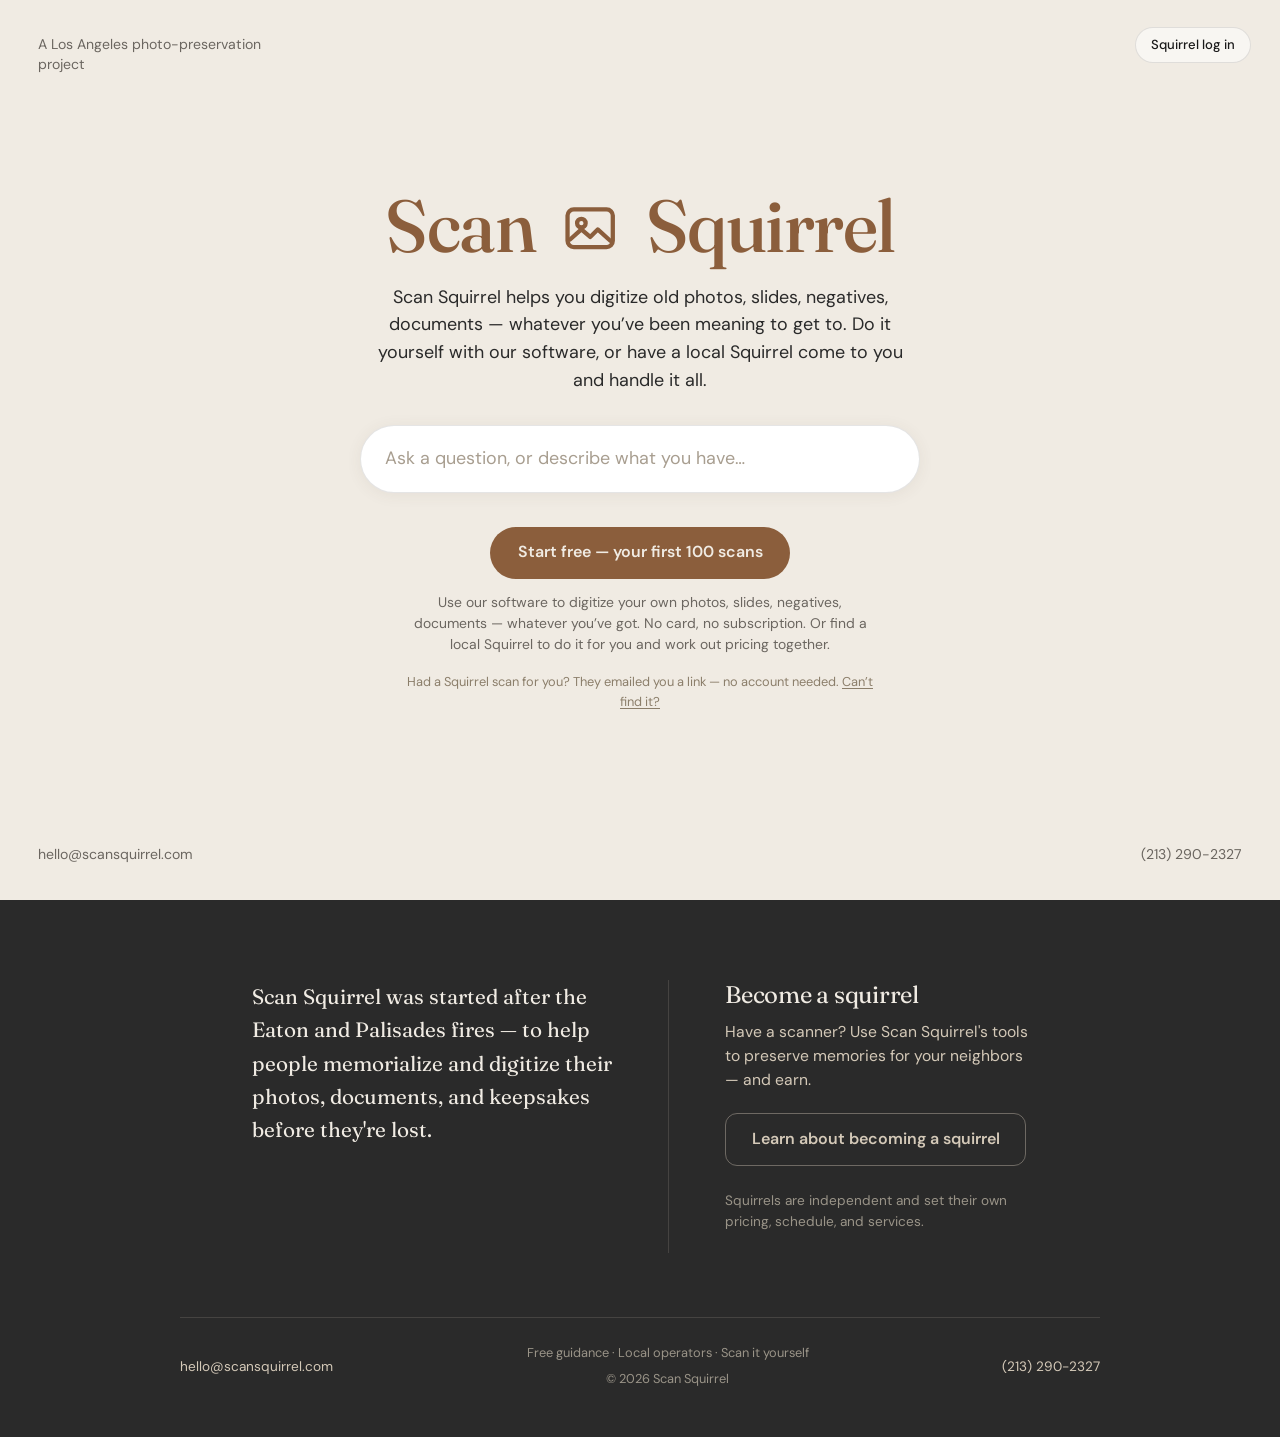
==== commit 70420ddc: "Fold the example prompts into the search box They were a separate rotating line under the input; mov" ====
--- a/index.html
+++ b/index.html
@@ -54,8 +54,9 @@
 }
 .searchbox::placeholder { color: #a89e90; }
 .searchbox:focus { outline: none; border-color: var(--acorn); box-shadow: 0 6px 26px rgba(92,74,58,0.14); }
-.tagline { text-align: center; font-size: 1rem; color: var(--ash); line-height: 1.5; margin: 1.3rem auto 0; max-width: 32rem; min-height: 1.5em; opacity: 0; transition: opacity 0.45s ease; }
-.tagline.vis { opacity: 1; }
+/* The placeholder cross-fades between prompts, so it can't jump-cut mid-read. */
+.searchbox::placeholder { transition: opacity 0.4s ease; }
+.searchbox.fading::placeholder { opacity: 0; }
 
 /* ── conversation ── */
 .convo { display: none; text-align: left; }
@@ -171,7 +172,6 @@
       <input class="searchbox" id="projText" type="text" autocomplete="off"
              placeholder="Ask a question, or describe what you have…"
              onkeydown="if(event.key==='Enter'){event.preventDefault();startConvo();}">
-      <p class="tagline" id="tagline">&ldquo;Help me with photos from my parents&rdquo;</p>
     </div>
     <div class="convo" id="convo"></div>
 
@@ -255,8 +255,20 @@
   }
 });
 
-/* ── rotating example prompts under the box (same fade logic as the live nav) ── */
+/* ── Rotating prompts, in the box itself ────────────────────────────────
+   These used to sit on their own line under the input. Folding them into the
+   placeholder buys back a line (two on a phone) without losing the examples.
+
+   The instruction leads and comes back between examples: on its own, a
+   rotation of only sample sentences reads as "type this", and people do.
+
+   Rotation stops on focus rather than on the first keystroke — once someone
+   has clicked in they've decided, and text moving under a live cursor is
+   unsettling. It never restarts; they've seen what it was for.            */
 function shuffle(a){ for(var i=a.length-1;i>0;i--){ var j=Math.floor(Math.random()*(i+1)); var t=a[i]; a[i]=a[j]; a[j]=t; } return a; }
+
+var ASK = 'Ask a question, or describe what you have…';
+/* No quote marks: inside a field they read as text that's already there. */
 var EXAMPLES = shuffle([
   "My mother just passed away and I want to scan her old photos — how do I start?",
   "I have hundreds of photos from college — what would it cost, and can I do it myself?",
@@ -267,13 +279,33 @@
   "My kids want our old home photos digitized before the holidays",
   "I'm downsizing and need a lifetime of documents scanned fast"
 ]);
-var exIdx = 0, exTimer = null, tagEl = document.getElementById('tagline');
-function rotateTag(){
-  tagEl.classList.remove('vis');
-  setTimeout(function(){ tagEl.innerHTML = '&ldquo;' + EXAMPLES[exIdx] + '&rdquo;'; exIdx = (exIdx+1) % EXAMPLES.length; tagEl.classList.add('vis'); }, 450);
-}
-setTimeout(function(){ tagEl.classList.add('vis'); }, 300);
-setTimeout(function(){ rotateTag(); exTimer = setInterval(rotateTag, 3500); }, 3500);
+
+var box = document.getElementById('projText');
+var exIdx = 0, exTimer = null, showingAsk = true;
+
+function rotatePlaceholder(){
+  if (!box || document.activeElement === box || box.value) return;
+  box.classList.add('fading');
+  setTimeout(function(){
+    if (showingAsk){
+      box.placeholder = EXAMPLES[exIdx];
+      exIdx = (exIdx + 1) % EXAMPLES.length;
+    } else {
+      box.placeholder = ASK;
+    }
+    showingAsk = !showingAsk;
+    box.classList.remove('fading');
+  }, 400);
+}
+
+function stopRotating(){
+  if (exTimer){ clearInterval(exTimer); exTimer = null; }
+  if (box){ box.classList.remove('fading'); box.placeholder = ASK; }
+}
+if (box){
+  box.addEventListener('focus', stopRotating);
+  exTimer = setInterval(rotatePlaceholder, 3800);
+}
 
 var convo = document.getElementById('convo'), state = {};
 function aiBubble(html){ var d=document.createElement('div'); d.className='bubble ai'; d.innerHTML='<div class="who">Scan Squirrel</div><div class="msg">'+html+'</div>'; addToConvo(d); }
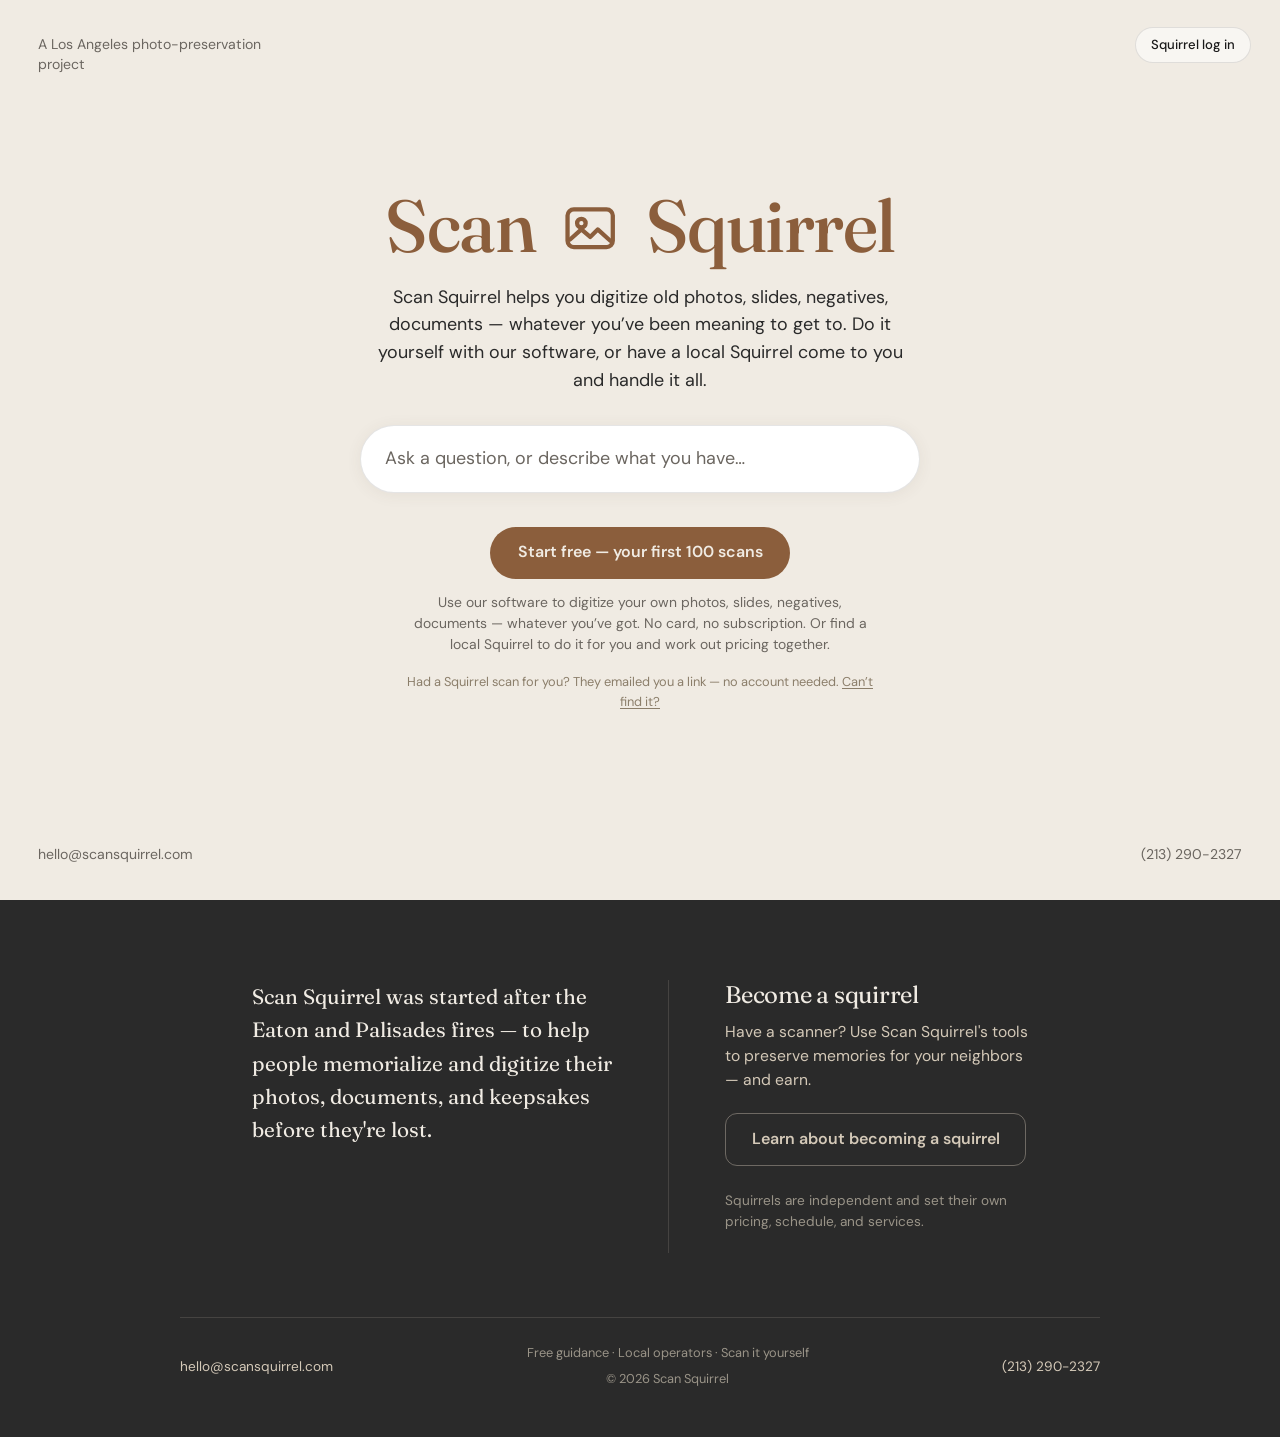
==== commit 580258cf: "Quoted, shorter, darker, faster prompts in the box - Quotes on the examples (not on the instruction " ====
--- a/index.html
+++ b/index.html
@@ -52,7 +52,7 @@
   background: #fff; box-shadow: 0 2px 16px rgba(92,74,58,0.07);
   transition: box-shadow 0.2s ease, border-color 0.2s ease;
 }
-.searchbox::placeholder { color: #a89e90; }
+.searchbox::placeholder { color: var(--ash); }
 .searchbox:focus { outline: none; border-color: var(--acorn); box-shadow: 0 6px 26px rgba(92,74,58,0.14); }
 /* The placeholder cross-fades between prompts, so it can't jump-cut mid-read. */
 .searchbox::placeholder { transition: opacity 0.4s ease; }
@@ -270,14 +270,14 @@
 var ASK = 'Ask a question, or describe what you have…';
 /* No quote marks: inside a field they read as text that's already there. */
 var EXAMPLES = shuffle([
-  "My mother just passed away and I want to scan her old photos — how do I start?",
-  "I have hundreds of photos from college — what would it cost, and can I do it myself?",
-  "We found boxes of slides in my dad's garage — can someone come help?",
-  "I want to preserve my grandparents' wedding album before it falls apart",
-  "Can a Squirrel come to my house in Pasadena and scan everything?",
-  "40 years of family negatives — cheaper to do it myself or hire help?",
-  "My kids want our old home photos digitized before the holidays",
-  "I'm downsizing and need a lifetime of documents scanned fast"
+  "Scanning my mom's old photos",
+  "Boxes of slides in the garage",
+  "Can someone come to my house?",
+  "What would 500 photos cost?",
+  "40 years of family negatives",
+  "My grandparents' wedding album",
+  "A lifetime of documents",
+  "Cheaper to do it myself?"
 ]);
 
 var box = document.getElementById('projText');
@@ -288,7 +288,7 @@
   box.classList.add('fading');
   setTimeout(function(){
     if (showingAsk){
-      box.placeholder = EXAMPLES[exIdx];
+      box.placeholder = '\u201C' + EXAMPLES[exIdx] + '\u201D';
       exIdx = (exIdx + 1) % EXAMPLES.length;
     } else {
       box.placeholder = ASK;
@@ -304,7 +304,7 @@
 }
 if (box){
   box.addEventListener('focus', stopRotating);
-  exTimer = setInterval(rotatePlaceholder, 3800);
+  exTimer = setInterval(rotatePlaceholder, 2400);
 }
 
 var convo = document.getElementById('convo'), state = {};
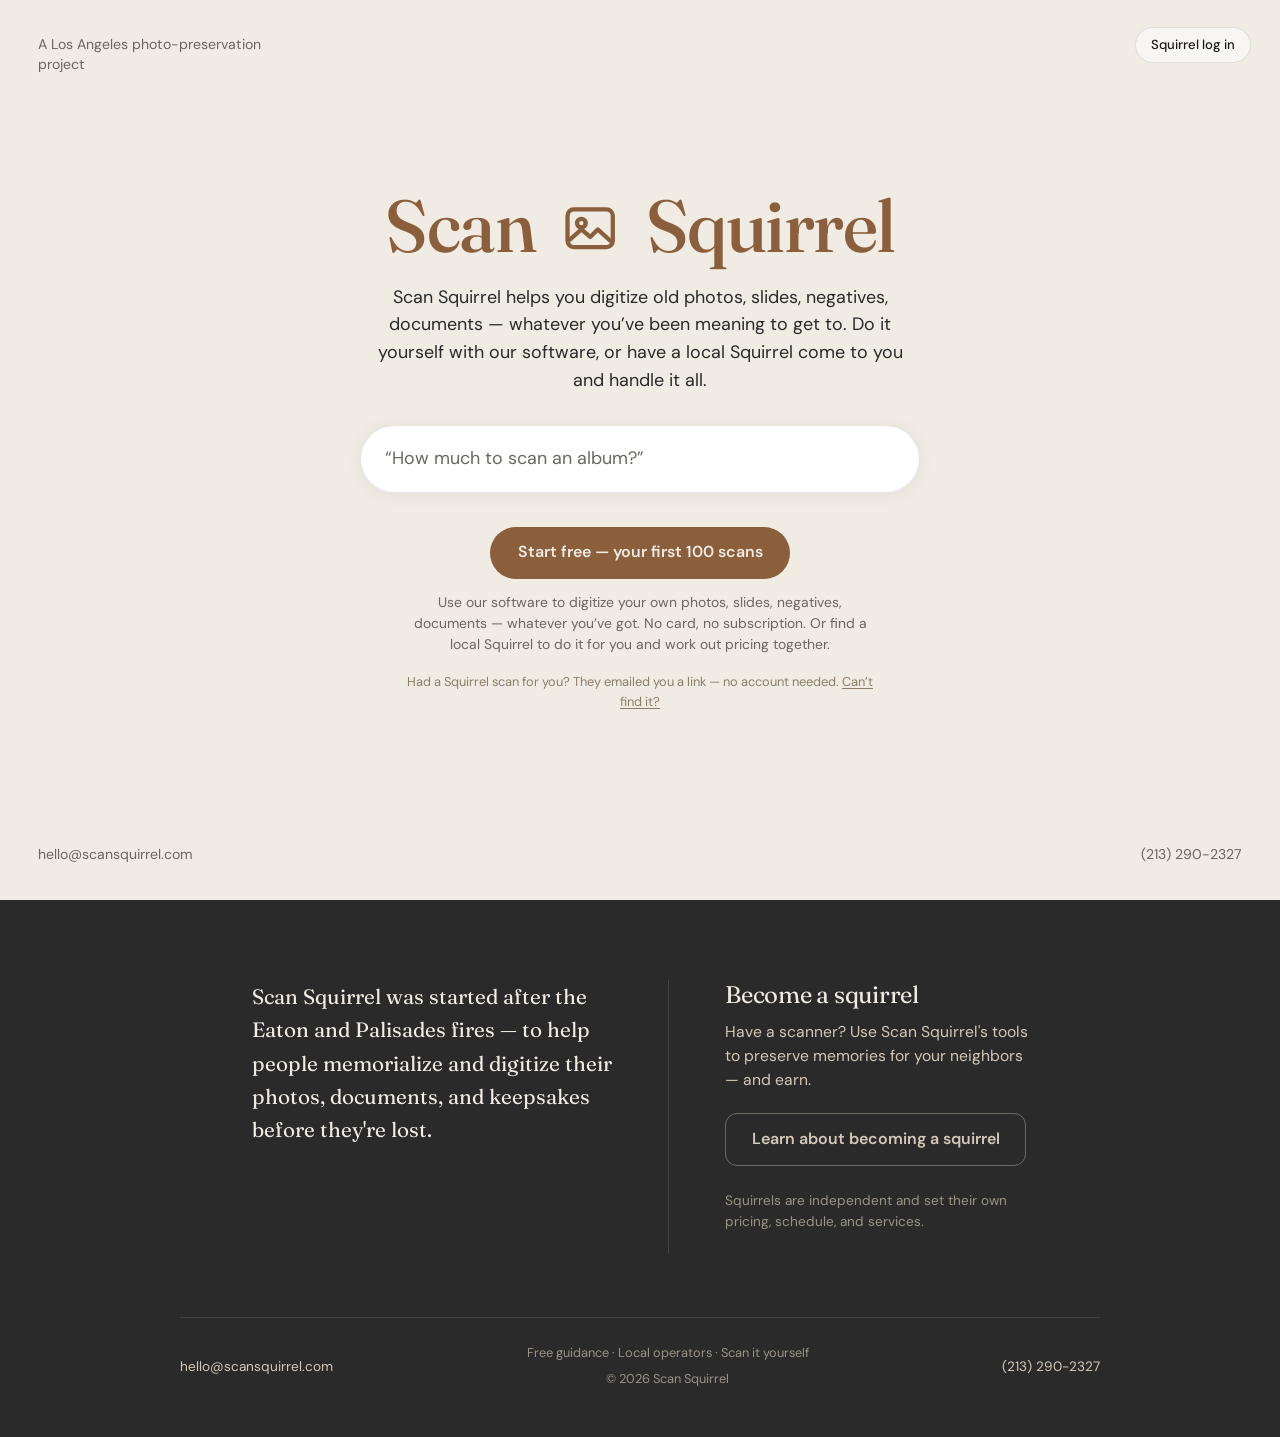
==== commit d9f5c31b: "Questions only — drop the instruction placeholder It said what the questions already demonstrate, an" ====
--- a/index.html
+++ b/index.html
@@ -170,7 +170,7 @@
     <p class="intro">Scan Squirrel helps you digitize old photos, slides, negatives, documents &mdash; whatever you’ve been meaning to get to. Do it yourself with our software, or have a local Squirrel come to you and handle it all.</p>
     <div class="intake" id="intake">
       <input class="searchbox" id="projText" type="text" autocomplete="off"
-             placeholder="Ask a question, or describe what you have…"
+             placeholder="&ldquo;How much to scan an album?&rdquo;"
              onkeydown="if(event.key==='Enter'){event.preventDefault();startConvo();}">
     </div>
     <div class="convo" id="convo"></div>
@@ -259,48 +259,43 @@
    These used to sit on their own line under the input. Folding them into the
    placeholder buys back a line (two on a phone) without losing the examples.
 
-   The instruction leads and comes back between examples: on its own, a
-   rotation of only sample sentences reads as "type this", and people do.
+   Questions only. An instruction ("Ask a question, or describe what you have")
+   used to alternate with these and reappear on focus; it was saying what the
+   questions already demonstrate, and the swap read as the box changing its
+   mind.
 
    Rotation stops on focus rather than on the first keystroke — once someone
    has clicked in they've decided, and text moving under a live cursor is
    unsettling. It never restarts; they've seen what it was for.            */
 function shuffle(a){ for(var i=a.length-1;i>0;i--){ var j=Math.floor(Math.random()*(i+1)); var t=a[i]; a[i]=a[j]; a[j]=t; } return a; }
 
-var ASK = 'Ask a question, or describe what you have…';
-/* No quote marks: inside a field they read as text that's already there. */
 var EXAMPLES = shuffle([
-  "Scanning my mom's old photos",
-  "Boxes of slides in the garage",
+  "How much to scan an album?",
+  "Can you do negatives?",
   "Can someone come to my house?",
   "What would 500 photos cost?",
-  "40 years of family negatives",
-  "My grandparents' wedding album",
-  "A lifetime of documents",
-  "Cheaper to do it myself?"
+  "Do you scan old documents?",
+  "Cheaper to do it myself?",
+  "How long does it take?",
+  "What about slides?"
 ]);
 
 var box = document.getElementById('projText');
-var exIdx = 0, exTimer = null, showingAsk = true;
+var exIdx = 0, exTimer = null;
 
 function rotatePlaceholder(){
   if (!box || document.activeElement === box || box.value) return;
   box.classList.add('fading');
   setTimeout(function(){
-    if (showingAsk){
-      box.placeholder = '\u201C' + EXAMPLES[exIdx] + '\u201D';
-      exIdx = (exIdx + 1) % EXAMPLES.length;
-    } else {
-      box.placeholder = ASK;
-    }
-    showingAsk = !showingAsk;
+    box.placeholder = '\u201C' + EXAMPLES[exIdx] + '\u201D';
+    exIdx = (exIdx + 1) % EXAMPLES.length;
     box.classList.remove('fading');
   }, 400);
 }
 
 function stopRotating(){
   if (exTimer){ clearInterval(exTimer); exTimer = null; }
-  if (box){ box.classList.remove('fading'); box.placeholder = ASK; }
+  if (box) box.classList.remove('fading');
 }
 if (box){
   box.addEventListener('focus', stopRotating);
